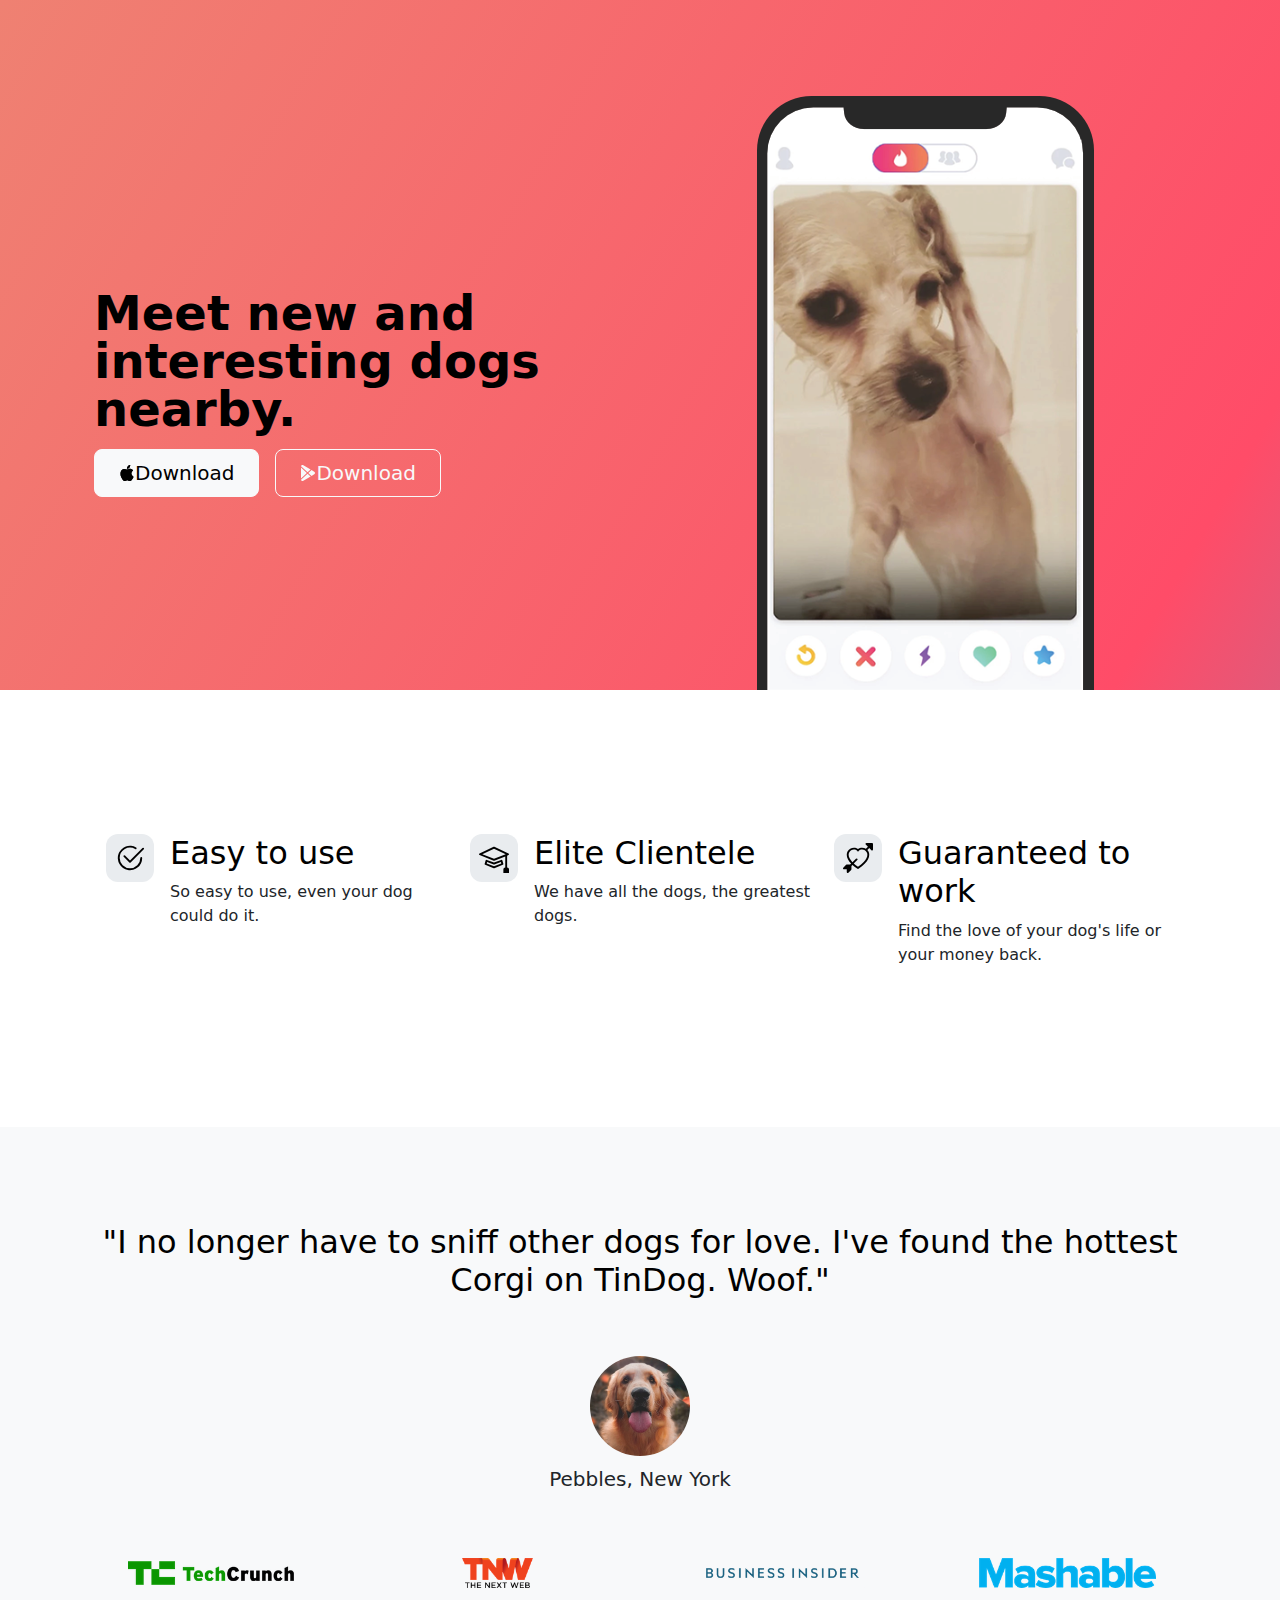
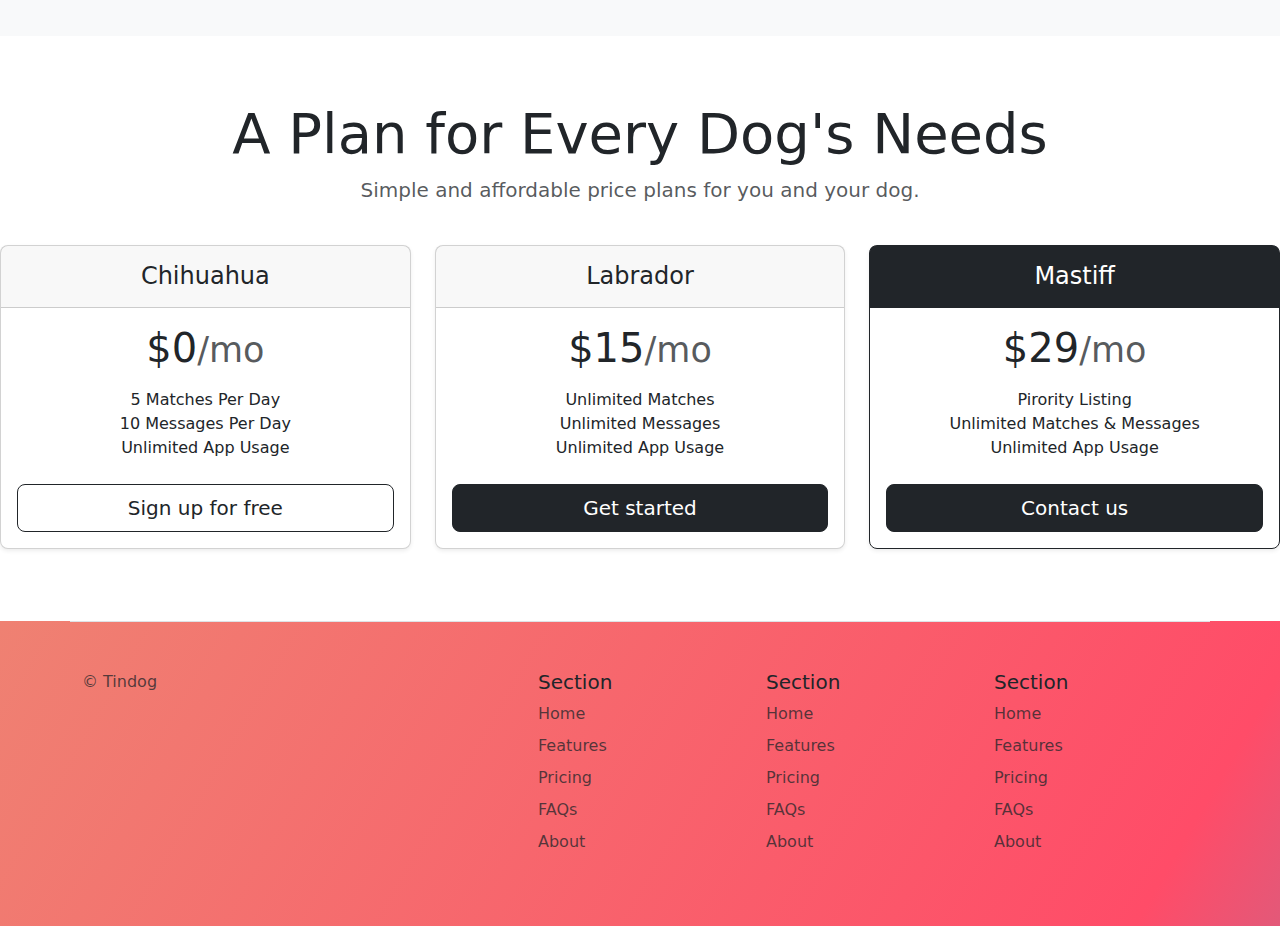
==== 1.TinDog Project/index.html @ d0e0f389 "first clone website UI" ====
<!DOCTYPE html>
<html lang="en">

<head>
  <meta charset="UTF-8">
  <meta name="viewport" content="width=device-width, initial-scale=1.0">
  <title>TinDog</title>
  <link rel="stylesheet" href="./css/style.css">
  <link href="https://cdn.jsdelivr.net/npm/bootstrap@5.3.3/dist/css/bootstrap.min.css" rel="stylesheet" integrity="sha384-QWTKZyjpPEjISv5WaRU9OFeRpok6YctnYmDr5pNlyT2bRjXh0JMhjY6hW+ALEwIH" crossorigin="anonymous">
  
</head>

<body>

  <!-- Title -->
  <section id="title" class="gradient-background">
    <div class="container col-xxl-8 px-4 pt-5">
      <div class="row flex-lg-row-reverse align-items-center g-5 pt-5">
        <div class="col-10 col-sm-8 col-lg-6">
          <img src="./images/iphone.png" class="d-block mx-lg-auto img-fluid" alt="Bootstrap Themes"  height="200" loading="lazy">
        </div>
        <div class="col-lg-6">
          <h1 class="display-5 fw-bold text-body-emphasis lh-1 mb-3">Meet new and interesting dogs nearby.</h1>
    
          <div class="d-grid gap-2 d-md-flex justify-content-md-start">
            <button type="button" class="btn btn-light btn-lg px-4 me-md-2" fdprocessedid="aup8b">
              <svg xmlns="http://www.w3.org/2000/svg" width="16" height="16" fill="currentColor"
                              class="bi bi-apple mb-1" viewBox="0 0 16 16">
              <path
                                d="M11.182.008C11.148-.03 9.923.023 8.857 1.18c-1.066 1.156-.902 2.482-.878 2.516.024.034 1.52.087 2.475-1.258.955-1.345.762-2.391.728-2.43Zm3.314 11.733c-.048-.096-2.325-1.234-2.113-3.422.212-2.189 1.675-2.789 1.698-2.854.023-.065-.597-.79-1.254-1.157a3.692 3.692 0 0 0-1.563-.434c-.108-.003-.483-.095-1.254.116-.508.139-1.653.589-1.968.607-.316.018-1.256-.522-2.267-.665-.647-.125-1.333.131-1.824.328-.49.196-1.422.754-2.074 2.237-.652 1.482-.311 3.83-.067 4.56.244.729.625 1.924 1.273 2.796.576.984 1.34 1.667 1.659 1.899.319.232 1.219.386 1.843.067.502-.308 1.408-.485 1.766-.472.357.013 1.061.154 1.782.539.571.197 1.111.115 1.652-.105.541-.221 1.324-1.059 2.238-2.758.347-.79.505-1.217.473-1.282Z" />
              <path
                                d="M11.182.008C11.148-.03 9.923.023 8.857 1.18c-1.066 1.156-.902 2.482-.878 2.516.024.034 1.52.087 2.475-1.258.955-1.345.762-2.391.728-2.43Zm3.314 11.733c-.048-.096-2.325-1.234-2.113-3.422.212-2.189 1.675-2.789 1.698-2.854.023-.065-.597-.79-1.254-1.157a3.692 3.692 0 0 0-1.563-.434c-.108-.003-.483-.095-1.254.116-.508.139-1.653.589-1.968.607-.316.018-1.256-.522-2.267-.665-.647-.125-1.333.131-1.824.328-.49.196-1.422.754-2.074 2.237-.652 1.482-.311 3.83-.067 4.56.244.729.625 1.924 1.273 2.796.576.984 1.34 1.667 1.659 1.899.319.232 1.219.386 1.843.067.502-.308 1.408-.485 1.766-.472.357.013 1.061.154 1.782.539.571.197 1.111.115 1.652-.105.541-.221 1.324-1.059 2.238-2.758.347-.79.505-1.217.473-1.282Z" />
              </svg>Download</button>
            <button type="button" class="btn btn-outline-light btn-lg   px-4" fdprocessedid="1dui7r"><svg xmlns="http://www.w3.org/2000/svg" width="16" height="16" fill="currentColor"
              class="bi bi-google-play mb-1" viewBox="0 0 16 16">
              <path
                d="M14.222 9.374c1.037-.61 1.037-2.137 0-2.748L11.528 5.04 8.32 8l3.207 2.96 2.694-1.586Zm-3.595 2.116L7.583 8.68 1.03 14.73c.201 1.029 1.36 1.61 2.303 1.055l7.294-4.295ZM1 13.396V2.603L6.846 8 1 13.396ZM1.03 1.27l6.553 6.05 3.044-2.81L3.333.215C2.39-.341 1.231.24 1.03 1.27Z" /></svg>Download
            </button>
          </div>
        </div>
      </div>
    </div>
  </section>
  <!-- Features -->
  <section id="features">
    <div class="container mt-5 " >
      <div class="container px-4 py-5" id="hanging-icons">
        
        <div class="row g-4 py-5 row-cols-1 row-cols-lg-3">
          <div class="col d-flex align-items-start">
            <div class="icon-square text-body-emphasis bg-body-secondary d-inline-flex align-items-center justify-content-center fs-4 flex-shrink-0 me-3">
              <svg xmlns="http://www.w3.org/2000/svg" height="30" fill="currentColor" class="bi bi-check2-circle"
              viewBox="0 0 16 16">
<path
                d="M2.5 8a5.5 5.5 0 0 1 8.25-4.764.5.5 0 0 0 .5-.866A6.5 6.5 0 1 0 14.5 8a.5.5 0 0 0-1 0 5.5 5.5 0 1 1-11 0z" />
<path
                d="M15.354 3.354a.5.5 0 0 0-.708-.708L8 9.293 5.354 6.646a.5.5 0 1 0-.708.708l3 3a.5.5 0 0 0 .708 0l7-7z" />
</svg>
            </div>
            <div>
              <h3 class="fs-2 text-body-emphasis">Easy to use</h3>
              <p>So easy to use, even your dog could do it.</p>
              
            </div>
          </div>
          <div class="col d-flex align-items-start">
            <div class="icon-square text-body-emphasis bg-body-secondary d-inline-flex align-items-center justify-content-center fs-4 flex-shrink-0 me-3">
              <svg xmlns="http://www.w3.org/2000/svg" height="30" fill="currentColor" class="bi bi-mortarboard" viewBox="0 0 16 16">
                <path d="M8.211 2.047a.5.5 0 0 0-.422 0l-7.5 3.5a.5.5 0 0 0 .025.917l7.5 3a.5.5 0 0 0 .372 0L14 7.14V13a1 1 0 0 0-1 1v2h3v-2a1 1 0 0 0-1-1V6.739l.686-.275a.5.5 0 0 0 .025-.917l-7.5-3.5ZM8 8.46 1.758 5.965 8 3.052l6.242 2.913L8 8.46Z"/>
                <path d="M4.176 9.032a.5.5 0 0 0-.656.327l-.5 1.7a.5.5 0 0 0 .294.605l4.5 1.8a.5.5 0 0 0 .372 0l4.5-1.8a.5.5 0 0 0 .294-.605l-.5-1.7a.5.5 0 0 0-.656-.327L8 10.466 4.176 9.032Zm-.068 1.873.22-.748 3.496 1.311a.5.5 0 0 0 .352 0l3.496-1.311.22.748L8 12.46l-3.892-1.556Z"/>
                </svg>
            </div>
            <div>
              <h3 class="fs-2 text-body-emphasis">Elite Clientele</h3>
              <p>
                We have all the dogs, the greatest dogs.</p>
              
            </div>
          </div>
          <div class="col d-flex align-items-start">
            <div class="icon-square text-body-emphasis bg-body-secondary d-inline-flex align-items-center justify-content-center fs-4 flex-shrink-0 me-3">
              <svg xmlns="http://www.w3.org/2000/svg" height="30" fill="currentColor" class="bi bi-arrow-through-heart"
              viewBox="0 0 16 16">
<path fill-rule="evenodd"
                d="M2.854 15.854A.5.5 0 0 1 2 15.5V14H.5a.5.5 0 0 1-.354-.854l1.5-1.5A.5.5 0 0 1 2 11.5h1.793l.53-.53c-.771-.802-1.328-1.58-1.704-2.32-.798-1.575-.775-2.996-.213-4.092C3.426 2.565 6.18 1.809 8 3.233c1.25-.98 2.944-.928 4.212-.152L13.292 2 12.147.854A.5.5 0 0 1 12.5 0h3a.5.5 0 0 1 .5.5v3a.5.5 0 0 1-.854.354L14 2.707l-1.006 1.006c.236.248.44.531.6.845.562 1.096.585 2.517-.213 4.092-.793 1.563-2.395 3.288-5.105 5.08L8 13.912l-.276-.182a21.86 21.86 0 0 1-2.685-2.062l-.539.54V14a.5.5 0 0 1-.146.354l-1.5 1.5Zm2.893-4.894A20.419 20.419 0 0 0 8 12.71c2.456-1.666 3.827-3.207 4.489-4.512.679-1.34.607-2.42.215-3.185-.817-1.595-3.087-2.054-4.346-.761L8 4.62l-.358-.368c-1.259-1.293-3.53-.834-4.346.761-.392.766-.464 1.845.215 3.185.323.636.815 1.33 1.519 2.065l1.866-1.867a.5.5 0 1 1 .708.708L5.747 10.96Z" />
</svg>
            </div>
            <div>
              <h3 class="fs-2 text-body-emphasis">Guaranteed to work</h3>
              <p>
                Find the love of your dog's life or your money back.</p>
              
            </div>
          </div>
        </div>
      </div>
  </section>
  <!-- Testimonial -->
  <section id="testimonial">
    <div class="my-5">
      <div class="p-5 text-center bg-body-tertiary">
        <div class="container py-5">
          <h2 class="text-body-emphasis ">"I no longer have to sniff other dogs for love. I've found the hottest Corgi on TinDog. Woof."</h2>
          <img class="profile-img mt-5" src="./images/dog-img.jpg" alt="dog images">
          <p class="col-lg-8 mx-auto lead mt-2" >
            
            Pebbles, New York
          </p>
        </div>
      <div class="container">
        <div class="row">
          <div class="col-lg-3 col-sm-12">
            <img src="./images/techcrunch.png" alt="img" height="30">

          </div>
          <div class="col-lg-3 col-sm-12">
            <img src="./images/tnw.png" alt="img" height="30">

          </div>
          <div class="col-lg-3 col-sm-12">
            <img src="./images/bizinsider.png" alt="img" height="30">

          </div>
          <div class="col-lg-3 col-sm-12">
            <img src="./images/mashable.png" alt="img" height="30">

          </div>

                  
        </div>
        
      </div>
      </div>
    </div>

  </section>
  <!-- Pricing -->
  <section id="pricing">
    <div class="pricing-header p-3 pb-md-4 mx-auto text-center">
      <h2 class="display-4 fw-normal">A Plan for Every Dog's Needs</h2>
      <p class="fs-5 text-body-secondary">Simple and affordable price plans for you and your dog.
    </div>
    <div class="row row-cols-1 row-cols-md-3 mb-3 text-center">
      <div class="col">
        <div class="card mb-4 rounded-3 shadow-sm">
          <div class="card-header py-3">
            <h4 class="my-0 fw-normal">Chihuahua</h4>
          </div>
          <div class="card-body">
            <h1 class="card-title pricing-card-title">$0<small class="text-body-secondary fw-light">/mo</small></h1>
            <ul class="list-unstyled mt-3 mb-4">
              <li>5 Matches Per Day</li>
              <li>10 Messages Per Day</li>
              <li>Unlimited App Usage</li>
            </ul>
            <button type="button" class="w-100 btn btn-lg btn-outline-dark">Sign up for free</button>
          </div>
        </div>
      </div>
      <div class="col">
        <div class="card mb-4 rounded-3 shadow-sm">
          <div class="card-header py-3">
            <h4 class="my-0 fw-normal">Labrador</h4>
          </div>
          <div class="card-body">
            <h1 class="card-title pricing-card-title">$15<small class="text-body-secondary fw-light">/mo</small></h1>
            <ul class="list-unstyled mt-3 mb-4">
              <li>Unlimited Matches</li>
              <li>Unlimited Messages</li>
              <li>Unlimited App Usage</li>
            </ul>
            <button type="button" class="w-100 btn btn-lg btn-dark">Get started</button>
          </div>
        </div>
      </div>
      <div class="col">
        <div class="card mb-4 rounded-3 shadow-sm border-dark">
          <div class="card-header py-3 text-bg-dark border-dark">
            <h4 class="my-0 fw-normal">Mastiff</h4>
          </div>
          <div class="card-body">
            <h1 class="card-title pricing-card-title">$29<small class="text-body-secondary fw-light">/mo</small></h1>
            <ul class="list-unstyled mt-3 mb-4">
              <li>Pirority Listing</li>
              <li>Unlimited Matches & Messages</li>
              <li>Unlimited App Usage</li>
            </ul>
            <button type="button" class="w-100 btn btn-lg btn-dark">Contact us</button>
          </div>
        </div>
      </div>
    </div>
  </div>

  </section>
  <!-- Footer -->
  <section id="footer" class="gradient-background">
    <div class="container" >
    <footer class="row row-cols-1 row-cols-sm-2 row-cols-md-5 py-5 mt-5 border-top">
      <div class="col mb-3">
       
        </a>
        <p class="text-body-secondary">© Tindog</p>
      </div>
  
      <div class="col mb-3">
  
      </div>
  
      <div class="col mb-3">
        <h5>Section</h5>
        <ul class="nav flex-column">
          <li class="nav-item mb-2"><a href="#" class="nav-link p-0 text-body-secondary">Home</a></li>
          <li class="nav-item mb-2"><a href="#" class="nav-link p-0 text-body-secondary">Features</a></li>
          <li class="nav-item mb-2"><a href="#" class="nav-link p-0 text-body-secondary">Pricing</a></li>
          <li class="nav-item mb-2"><a href="#" class="nav-link p-0 text-body-secondary">FAQs</a></li>
          <li class="nav-item mb-2"><a href="#" class="nav-link p-0 text-body-secondary">About</a></li>
        </ul>
      </div>
  
      <div class="col mb-3">
        <h5>Section</h5>
        <ul class="nav flex-column">
          <li class="nav-item mb-2"><a href="#" class="nav-link p-0 text-body-secondary">Home</a></li>
          <li class="nav-item mb-2"><a href="#" class="nav-link p-0 text-body-secondary">Features</a></li>
          <li class="nav-item mb-2"><a href="#" class="nav-link p-0 text-body-secondary">Pricing</a></li>
          <li class="nav-item mb-2"><a href="#" class="nav-link p-0 text-body-secondary">FAQs</a></li>
          <li class="nav-item mb-2"><a href="#" class="nav-link p-0 text-body-secondary">About</a></li>
        </ul>
      </div>
  
      <div class="col mb-3">
        <h5>Section</h5>
        <ul class="nav flex-column">
          <li class="nav-item mb-2"><a href="#" class="nav-link p-0 text-body-secondary">Home</a></li>
          <li class="nav-item mb-2"><a href="#" class="nav-link p-0 text-body-secondary">Features</a></li>
          <li class="nav-item mb-2"><a href="#" class="nav-link p-0 text-body-secondary">Pricing</a></li>
          <li class="nav-item mb-2"><a href="#" class="nav-link p-0 text-body-secondary">FAQs</a></li>
          <li class="nav-item mb-2"><a href="#" class="nav-link p-0 text-body-secondary">About</a></li>
        </ul>
      </div>
    </footer>
  </div>

  </section>
  <script src="https://cdn.jsdelivr.net/npm/bootstrap@5.3.3/dist/js/bootstrap.bundle.min.js" integrity="sha384-YvpcrYf0tY3lHB60NNkmXc5s9fDVZLESaAA55NDzOxhy9GkcIdslK1eN7N6jIeHz" crossorigin="anonymous"></script>
</body>

</html>
---- 1.TinDog Project/css/style.css ----
.gradient-background {
  background: linear-gradient(300deg, #00bfff, #ff4c68, #ef8172);
  background-size: 180% 180%;
  animation: gradient-animation 18s ease infinite;
}

@keyframes gradient-animation {
  0% {
    background-position: 0% 50%;
  }
  50% {
    background-position: 100% 50%;
  }
  100% {
    background-position: 0% 50%;
  }
}

.icon-square {
  width: 3rem;
  height: 3rem;
  border-radius: 0.75rem;
}

.profile-img {
  height: 100px;
  border-radius: 50%;
}
.profile-img{
  border-radius: 50%;
  height: 100px;
}
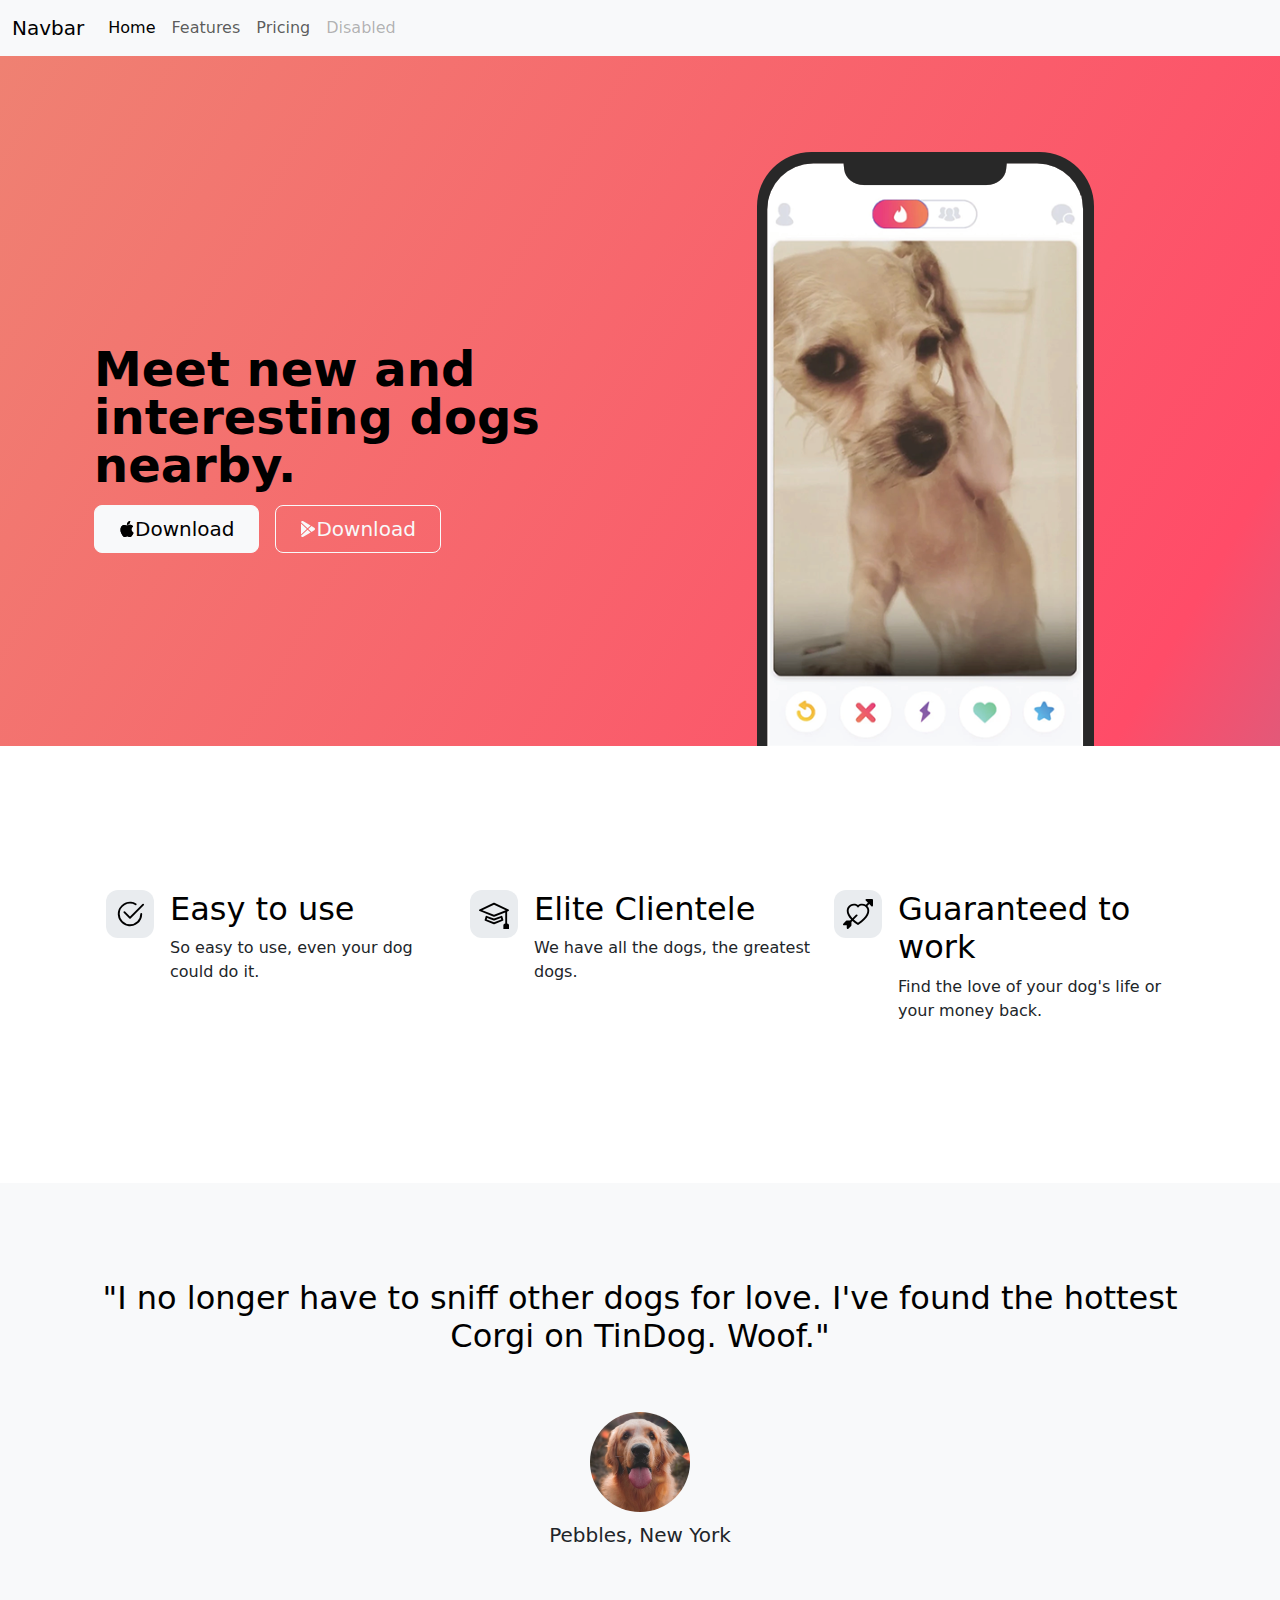
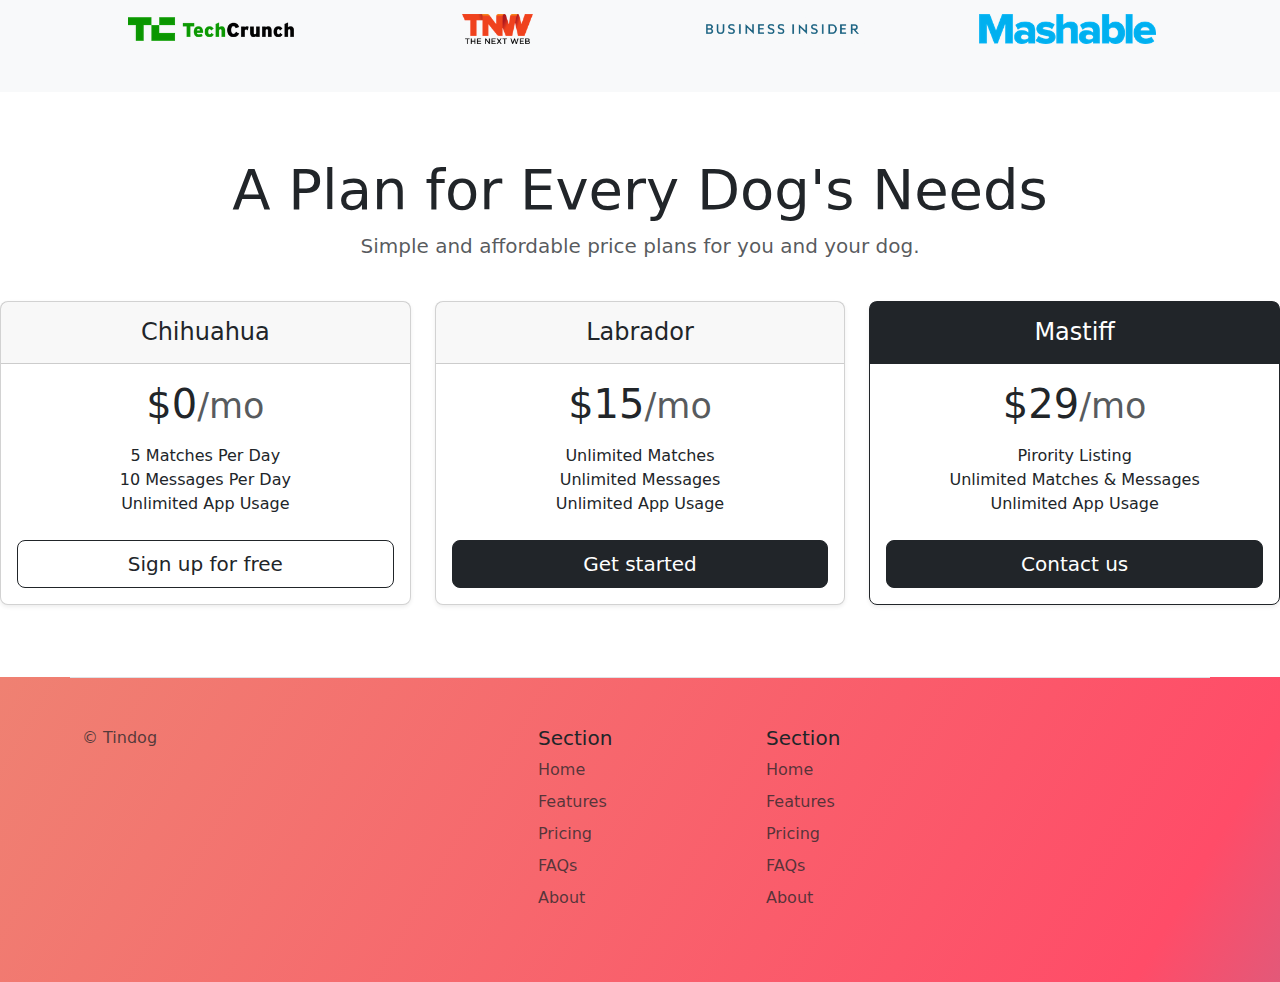
==== commit 73ce9b64: ""I add navbar"" ====
--- a/1.TinDog Project/index.html
+++ b/1.TinDog Project/index.html
@@ -11,6 +11,31 @@
 </head>
 
 <body>
+  <!--Navbar-->
+  <nav class="navbar navbar-expand-lg bg-body-tertiary">
+    <div class="container-fluid">
+      <a class="navbar-brand" href="#">Navbar</a>
+      <button class="navbar-toggler" type="button" data-bs-toggle="collapse" data-bs-target="#navbarNav" aria-controls="navbarNav" aria-expanded="false" aria-label="Toggle navigation">
+        <span class="navbar-toggler-icon"></span>
+      </button>
+      <div class="collapse navbar-collapse" id="navbarNav">
+        <ul class="navbar-nav">
+          <li class="nav-item">
+            <a class="nav-link active" aria-current="page" href="#">Home</a>
+          </li>
+          <li class="nav-item">
+            <a class="nav-link" href="#">Features</a>
+          </li>
+          <li class="nav-item">
+            <a class="nav-link" href="#">Pricing</a>
+          </li>
+          <li class="nav-item">
+            <a class="nav-link disabled" aria-disabled="true">Disabled</a>
+          </li>
+        </ul>
+      </div>
+    </div>
+  </nav>
 
   <!-- Title -->
   <section id="title" class="gradient-background">
@@ -229,16 +254,7 @@
         </ul>
       </div>
   
-      <div class="col mb-3">
-        <h5>Section</h5>
-        <ul class="nav flex-column">
-          <li class="nav-item mb-2"><a href="#" class="nav-link p-0 text-body-secondary">Home</a></li>
-          <li class="nav-item mb-2"><a href="#" class="nav-link p-0 text-body-secondary">Features</a></li>
-          <li class="nav-item mb-2"><a href="#" class="nav-link p-0 text-body-secondary">Pricing</a></li>
-          <li class="nav-item mb-2"><a href="#" class="nav-link p-0 text-body-secondary">FAQs</a></li>
-          <li class="nav-item mb-2"><a href="#" class="nav-link p-0 text-body-secondary">About</a></li>
-        </ul>
-      </div>
+      
     </footer>
   </div>
 
